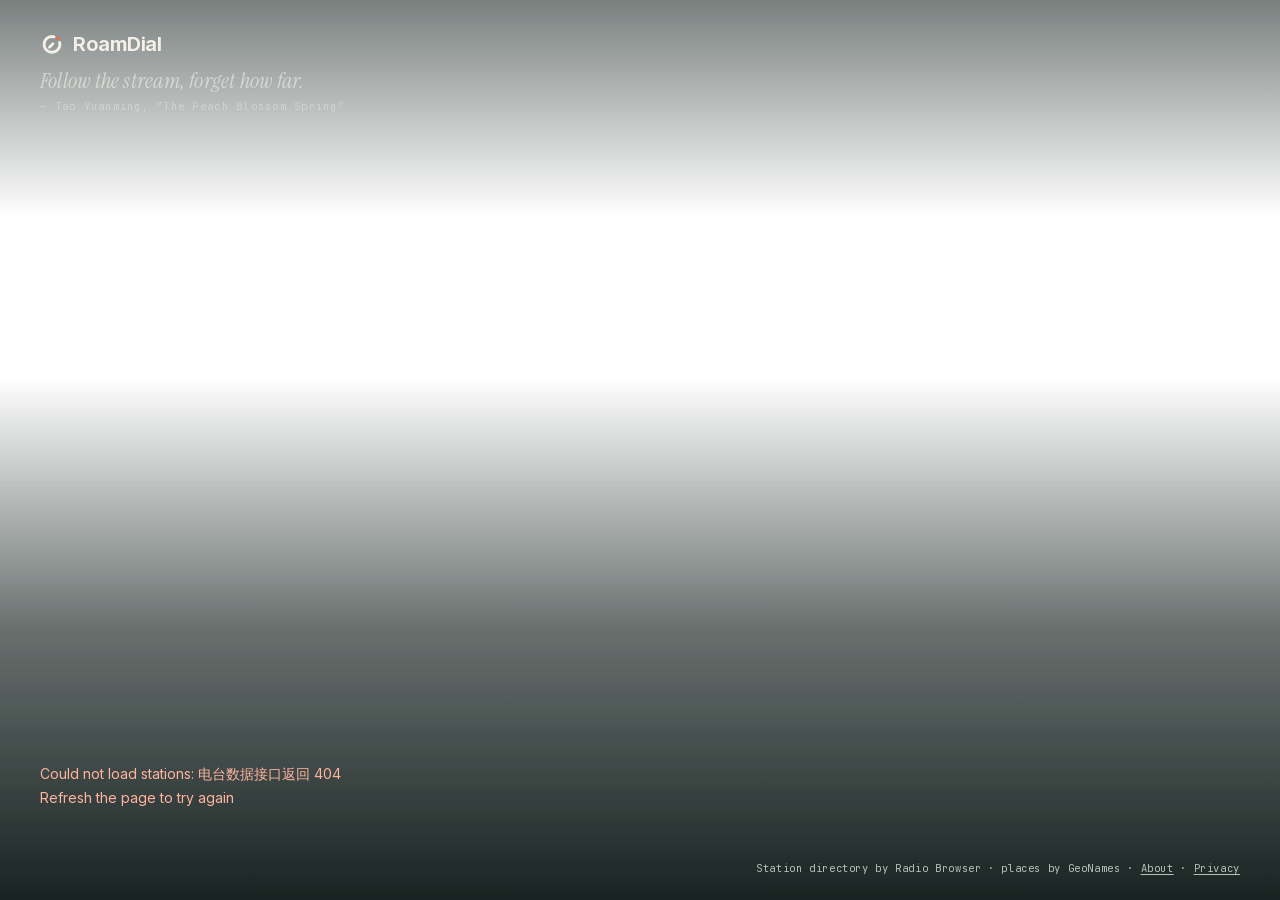
==== index.html @ e4897114 "RoamDial static replica (GitHub Pages + Service Worker)" ====
<!doctype html>
<html lang="en">
  <head><meta name="rd-cc" content="CN"><meta name="rd-built" content="2026-10-18T02%3A31%3A39.069Z">
    <meta charset="UTF-8" />
    <meta name="viewport" content="width=device-width, initial-scale=1.0, viewport-fit=cover" />
    <meta name="theme-color" content="#101F1D" />
    <title>RoamDial — Listen somewhere new.</title>
    <meta name="description" content="Random live radio from around the world, right in your browser. Roam a sky of stations by sound, filter by bitrate, and share any station with a link." />
    <meta property="og:title" content="RoamDial — Listen somewhere new." />
    <meta property="og:description" content="Random live radio from around the world, right in your browser. Press play. Leave the destination to chance." />
    <meta property="og:type" content="website" />
    <meta property="og:site_name" content="RoamDial" />
    <meta property="og:url" content="https://roamdial.com/" />
    <meta property="og:image" content="og.png?v=2" />
    <meta property="og:image:width" content="1200" />
    <meta property="og:image:height" content="630" />
    <meta property="og:image:alt" content="RoamDial — Listen somewhere new." />
    <meta name="twitter:card" content="summary_large_image" />
    <meta name="twitter:site" content="@RoamDial" />
    <meta name="twitter:image" content="og.png?v=2" />
    <link rel="icon" type="image/svg+xml" href="favicon.svg" />
    <link rel="apple-touch-icon" href="apple-touch-icon.png" />
    <link rel="manifest" href="manifest.webmanifest" />
    <meta name="apple-mobile-web-app-title" content="RoamDial" />
    <meta name="mobile-web-app-capable" content="yes" />
    <meta name="apple-mobile-web-app-capable" content="yes" />
    <meta name="apple-mobile-web-app-status-bar-style" content="black-translucent" />
    <link rel="stylesheet" href="fonts/fonts.css">
    <link rel="stylesheet" crossorigin href="assets/index-BAO5wuaO.css">
  </head>
  <body>
    <div class="gx pre" id="shell"><div class="intro night land">
        <div class="ibrand">
          <div class="logo"><svg class="mark" width="24" height="24" viewBox="0 0 64 64" aria-hidden="true"><path d="M52.28 27.56A21 21 0 1 1 37.44 12.72" fill="none" stroke="currentColor" stroke-width="7.5" stroke-linecap="round"/><path d="M25.5 40.5L34.5 31.5" fill="none" stroke="currentColor" stroke-width="7.5" stroke-linecap="round"/><circle cx="47.9" cy="17.1" r="4.8" fill="var(--signal)"/></svg>RoamDial</div>
          <div class="islog" data-zh="缘溪行，忘路之远近">Follow the stream, forget how far.</div>
          <div class="isrc" data-zh="— 陶渊明《桃花源记》">— Tao Yuanming, “The Peach Blossom Spring”</div>
        </div>
        <div class="inow">
          <div class="ik"><i></i><span>&nbsp;</span></div>
          <h1 class="inm" data-zh="随机一站，&#10;听见世界。">Listen
somewhere new.</h1>
          <p class="isub" data-zh="按下播放，目的地交给运气。">Press play. Leave the destination to chance.</p>
          <div class="iacts">
            <button class="btn primary big" disabled><svg viewBox="0 0 24 24" class="ic f" aria-hidden="true"><path d="M8 5.5v13l10.5-6.5z"/></svg><span data-zh="正在载入电台…">Loading stations…</span></button>
            <button class="lnk" disabled data-zh="先逛逛星图">Explore the sky</button>
          </div>
        </div>
        <div class="mono dim credit"><span data-zh="电台目录来自 Radio Browser · 地理数据来自 GeoNames">Station directory by Radio Browser · places by GeoNames</span> · <a href="about.html" data-zh="关于">About</a> · <a href="privacy.html" data-zh="隐私">Privacy</a></div>
      </div></div>
    <div id="root"></div>
    <script>
      (function () {
        var q = new URLSearchParams(location.search), l = q.get('lang'), seen = false, el = document.getElementById('shell');
        var src = 'assets/index-B3p6nJ-f.js', done = false;
        function go() {
          if (done) return; done = true;
          var s = document.createElement('script'); s.type = 'module'; s.crossOrigin = 'anonymous'; s.src = src; document.head.appendChild(s);
        }
        try { if (l !== 'zh' && l !== 'en') l = localStorage.getItem('roamdial.lang'); seen = localStorage.getItem('roamdial.seen') === '1'; } catch (e) { }
        if (l !== 'zh' && l !== 'en') l = /^zh/i.test(navigator.language || '') ? 'zh' : 'en';
        if (seen || q.get('s')) { el.remove(); go(); return; }
        if (matchMedia('(max-width: 560px)').matches) el.classList.add('ph');
        if (l === 'zh') { el.querySelectorAll('[data-zh]').forEach(function (n) { n.textContent = n.getAttribute('data-zh'); }); document.documentElement.lang = 'zh-CN'; }
        if (document.visibilityState === 'hidden') go(); else requestAnimationFrame(function () { requestAnimationFrame(go); });
        // 注册 Service Worker（静态托管下代理 /api/* 动态接口）
        if ('serviceWorker' in navigator) navigator.serviceWorker.register('sw.js').catch(function () {});
      })();
    </script>
  </body>
</html>
---- fonts/fonts.css ----
/* RoamDial 字体：Inter（英文、数字）+ JetBrains Mono（元数据）+ Instrument Serif（台名 / 时间衬线大字，2026-10-17 用户同意加入）；中文走系统字体（苹方 / Noto Sans SC），不打包。均为 OFL 授权 */
@font-face {
  font-family: 'Inter';
  font-style: normal;
  font-weight: 400 800;
  font-display: swap;
  src: url(Inter-latin-ext.woff2) format('woff2');
  unicode-range: U+0100-02BA, U+02BD-02C5, U+02C7-02CC, U+02CE-02D7, U+02DD-02FF, U+0304, U+0308, U+0329, U+1D00-1DBF, U+1E00-1E9F, U+1EF2-1EFF, U+2020, U+20A0-20AB, U+20AD-20C0, U+2113, U+2C60-2C7F, U+A720-A7FF;
}
@font-face {
  font-family: 'Inter';
  font-style: normal;
  font-weight: 400 800;
  font-display: swap;
  src: url(Inter-latin.woff2) format('woff2');
  unicode-range: U+0000-00FF, U+0131, U+0152-0153, U+02BB-02BC, U+02C6, U+02DA, U+02DC, U+0304, U+0308, U+0329, U+2000-206F, U+20AC, U+2122, U+2191, U+2193, U+2212, U+2215, U+FEFF, U+FFFD;
}
@font-face {
  font-family: 'JetBrains Mono';
  font-style: normal;
  font-weight: 400;
  font-display: swap;
  src: url(JetBrainsMono-normal-400-latin.woff2) format('woff2');
}
@font-face {
  font-family: 'JetBrains Mono';
  font-style: normal;
  font-weight: 500;
  font-display: swap;
  src: url(JetBrainsMono-normal-500-latin.woff2) format('woff2');
}
@font-face {
  font-family: 'Instrument Serif';
  font-style: normal;
  font-weight: 400;
  font-display: swap;
  src: url(InstrumentSerif-latin-ext.woff2) format('woff2');
  unicode-range: U+0100-02BA, U+02BD-02C5, U+02C7-02CC, U+02CE-02D7, U+02DD-02FF, U+0304, U+0308, U+0329, U+1D00-1DBF, U+1E00-1E9F, U+1EF2-1EFF, U+2020, U+20A0-20AB, U+20AD-20C4, U+2113, U+2C60-2C7F, U+A720-A7FF;
}
@font-face {
  font-family: 'Instrument Serif';
  font-style: normal;
  font-weight: 400;
  font-display: swap;
  src: url(InstrumentSerif-latin.woff2) format('woff2');
  unicode-range: U+0000-00FF, U+0131, U+0152-0153, U+02BB-02BC, U+02C6, U+02DA, U+02DC, U+0304, U+0308, U+0329, U+2000-206F, U+20AC, U+2122, U+2191, U+2193, U+2212, U+2215, U+FEFF, U+FFFD;
}
/* Instrument Serif 斜体：手机调频刻度上的台名、详情里的歌名（2026-10-17 手机改版） */
@font-face {
  font-family: 'Instrument Serif';
  font-style: italic;
  font-weight: 400;
  font-display: swap;
  src: url(InstrumentSerif-italic-latin-ext.woff2) format('woff2');
  unicode-range: U+0100-02BA, U+02BD-02C5, U+02C7-02CC, U+02CE-02D7, U+02DD-02FF, U+0304, U+0308, U+0329, U+1D00-1DBF, U+1E00-1E9F, U+1EF2-1EFF, U+2020, U+20A0-20AB, U+20AD-20C4, U+2113, U+2C60-2C7F, U+A720-A7FF;
}
@font-face {
  font-family: 'Instrument Serif';
  font-style: italic;
  font-weight: 400;
  font-display: swap;
  src: url(InstrumentSerif-italic-latin.woff2) format('woff2');
  unicode-range: U+0000-00FF, U+0131, U+0152-0153, U+02BB-02BC, U+02C6, U+02DA, U+02DC, U+0304, U+0308, U+0329, U+2000-206F, U+20AC, U+2122, U+2191, U+2193, U+2212, U+2215, U+FEFF, U+FFFD;
}
---- assets/index-BAO5wuaO.css ----
:root{--bg:#101f1d;--surface:#1c3430;--ink:#f5f1e8;--dim:#b3c1b7;--faint:#f5f1e829;--panel:#1c3430d1;--signal:#f36b45;--ink-dark:#172d2a;--paper:#f5f1e8;--muted:#596b64;--line:#ddd6c8;--acc:var(--signal);--mono:"JetBrains Mono",ui-monospace,"SF Mono",monospace;--sans:"Inter","PingFang SC","Noto Sans SC","Noto Sans CJK SC",system-ui,sans-serif;--serif:"Instrument Serif","Songti SC",serif;--gx:clamp(16px,3.5vw,40px);--gy:calc(clamp(16px,3.5vh,32px) + env(safe-area-inset-top));--t-press:.12s;--t-state:.24s;--ease:cubic-bezier(.2,.7,.2,1)}@media (prefers-reduced-motion:reduce){:root{--t-press:0s;--t-state:0s}}*{box-sizing:border-box}html,body,#root{background:var(--bg);height:100%;color:var(--ink);font-family:var(--sans);-webkit-font-smoothing:antialiased;overscroll-behavior:none;margin:0;overflow:hidden}body{-webkit-tap-highlight-color:transparent}.pwa,.pwa body,.pwa #root{height:100vh}canvas.gl{cursor:grab;touch-action:none;background:var(--bg);width:100%;height:100%;display:block;position:fixed;inset:0}canvas.gl.drag{cursor:grabbing}.mono{font-family:var(--mono);letter-spacing:.06em;font-size:11px;line-height:1.6}.dim{color:var(--dim)}.ui{pointer-events:none;z-index:3;position:fixed;inset:0}.ui .pe,.pe{pointer-events:auto}button{font:inherit;color:inherit}button:focus-visible,select:focus-visible,input:focus-visible{outline:2px solid var(--signal);outline-offset:2px}.logo{letter-spacing:-.025em;align-items:center;gap:9px;font-size:20px;font-weight:650;line-height:1;display:flex}.logo .mark{color:var(--ink);flex:none}.logo.home{color:inherit;cursor:pointer;background:0 0;border:0;padding:0;font-family:inherit}.tl{left:var(--gx);top:var(--gy);position:absolute}.tr{right:var(--gx);top:var(--gy);align-items:center;gap:10px;display:flex;position:absolute}.seg{border:1px solid var(--faint);background:#101f1d80;border-radius:999px;padding:3px;display:flex}.seg button{cursor:pointer;color:var(--dim);transition:background var(--t-press),color var(--t-press);background:0 0;border:0;border-radius:999px;padding:6px 13px;font-size:13px}.seg button.on{background:var(--ink);color:var(--ink-dark);font-weight:600}.tbtn{border:1px solid var(--faint);cursor:pointer;white-space:nowrap;height:36px;transition:border-color var(--t-press);background:#101f1d80;border-radius:999px;align-items:center;gap:6px;padding:0 13px;font-size:13px;display:flex}.tbtn:hover{border-color:#f5f1e873}.tbtn b{font:500 11px var(--mono);color:var(--dim)}.tbtn .ic{width:16px;height:16px}.tbtn.lang{font:500 11px var(--mono);letter-spacing:.06em;padding:0 11px}.lnk{cursor:pointer;color:var(--dim);background:0 0;border:0;padding:6px 0;font-size:12px}.lnk:hover{color:var(--ink)}.lnk:disabled{opacity:.3;cursor:default}.ic{fill:none;stroke:currentColor;stroke-width:1.9px;stroke-linecap:round;stroke-linejoin:round;flex:none;width:22px;height:22px}.ic.f{fill:currentColor;stroke:none}.btn{height:48px;color:var(--ink);cursor:pointer;white-space:nowrap;transition:transform var(--t-press),background var(--t-press),border-color var(--t-press);background:#101f1d59;border:1px solid #f5f1e838;border-radius:999px;justify-content:center;align-items:center;gap:8px;padding:0 20px;font-size:15px;font-weight:600;display:inline-flex}.btn:hover{border-color:#f5f1e880}.btn:active{transform:scale(.97)}.btn:disabled{opacity:.45;cursor:default}.btn.primary{background:var(--signal);border-color:var(--signal);color:var(--ink-dark)}.btn.primary:hover{filter:brightness(1.05)}.btn.big{height:56px;padding:0 28px;font-size:17px}.play{background:var(--signal);width:52px;height:52px;color:var(--ink-dark);cursor:pointer;transition:transform var(--t-press);border:0;border-radius:50%;flex:none;place-items:center;display:grid}.play:active{transform:scale(.95)}.ibtn{cursor:pointer;width:44px;height:44px;transition:border-color var(--t-press);background:0 0;border:1px solid #f5f1e833;border-radius:50%;flex:none;place-items:center;display:grid}.ibtn:hover{border-color:#f5f1e880}.ibtn.on{color:var(--signal);border-color:#f36b4580}.ibtn:disabled{opacity:.3;cursor:default}.ibtn:disabled:hover{border-color:#f5f1e833}.ibtn.s{border:0;width:36px;height:44px}.ibtn .ic{width:20px;height:20px}.search{width:clamp(220px,100vw - 860px,420px);transition:opacity .5s,width var(--t-state) var(--ease);flex:none;position:relative}.search:not(.ex){width:36px}.search .sbtn{width:36px;color:var(--dim);transition:border-color var(--t-press),color var(--t-press),opacity var(--t-state);justify-content:center;margin:auto 0;padding:0;position:absolute;top:0;bottom:0;left:0}.search .sbtn:hover{color:var(--ink)}.search .sbtn .ic{stroke-width:1.7px;width:17px;height:17px}.search.ex .sbtn{opacity:0;pointer-events:none}.search input{background:var(--panel);-webkit-backdrop-filter:blur(10px);backdrop-filter:blur(10px);border:1px solid var(--faint);width:100%;height:36px;color:var(--ink);font:14px var(--sans);transition:opacity var(--t-state);border-radius:999px;outline:none;padding:0 16px}.search input::placeholder{color:var(--dim)}.search input:focus{border-color:#f5f1e873}.search:not(.ex) input{opacity:0;pointer-events:none}.results{-webkit-backdrop-filter:blur(12px);backdrop-filter:blur(12px);border:1px solid var(--faint);background:#1c3430f2;border-radius:14px;margin-top:6px;position:absolute;top:100%;left:0;right:0;overflow:hidden}.results button{text-align:left;cursor:pointer;background:0 0;border:0;border-top:1px solid #f5f1e80f;align-items:baseline;gap:10px;width:100%;padding:10px 16px;display:flex}.results button:first-child{border-top:0}.results button:hover,.results button.hl{background:#f5f1e812}.results .nm,.favpanel .nm{white-space:nowrap;text-overflow:ellipsis;flex:none;max-width:60%;font-size:14px;overflow:hidden}.results .sub,.favpanel .sub{font:11px var(--mono);color:var(--dim);white-space:nowrap;text-overflow:ellipsis;overflow:hidden}.gd{border-radius:50%;flex:none;align-self:center;width:8px;height:8px}.cross{z-index:2;pointer-events:none;width:0;height:0;position:fixed;top:50%;left:50%}.cross svg{position:absolute;top:-40px;left:-40px;overflow:visible}.ticks line{stroke:var(--ink);stroke-width:.8px;opacity:.32;stroke-linecap:round}.ticks line.lt{stroke-width:1.2px;opacity:.55}.cross .ring{fill:none;stroke:var(--ink);stroke-width:1.3px;opacity:.4;stroke-linecap:round}.cross .arc{fill:none;stroke:var(--ink);stroke-width:1.6px;stroke-linecap:round;transition:stroke-dashoffset .2s}.sig{fill:none;stroke:var(--ink);stroke-width:1.2px;opacity:.6;transition:fill var(--t-state),stroke var(--t-state),opacity var(--t-state)}.sig.on{fill:var(--signal);stroke:var(--signal);opacity:1}.lockbox{white-space:nowrap;text-shadow:0 0 6px var(--bg),0 0 12px var(--bg);position:absolute;top:-22px;left:46px}.lockbox .t1{font:500 11px var(--mono);letter-spacing:.08em;color:var(--dim);text-transform:uppercase}.lockbox .t2{letter-spacing:-.01em;text-overflow:ellipsis;max-width:min(46vw,420px);font-size:16px;font-weight:600;overflow:hidden}.lockbox .t1 b{color:var(--signal);font-weight:500}.scrim{z-index:1;pointer-events:none;background:radial-gradient(110% 100% at 0 100%,#0c1816f5 0%,#0c1816d6 34%,#0c181600 70%);position:fixed;inset:0}.glow{z-index:1;pointer-events:none;opacity:0;will-change:opacity;background:radial-gradient(closest-side,color-mix(in srgb,color-mix(in srgb,var(--glow-c,#ede3cc) 55%,#ede3cc) 30%,transparent),color-mix(in srgb,color-mix(in srgb,var(--glow-c,#ede3cc) 55%,#ede3cc) 9%,transparent) 50%,transparent);width:min(84vw,1120px);height:min(84vw,1120px);position:fixed;top:calc(90vh - min(42vw,560px));left:calc(18vw - min(42vw,560px))}.pre .glow,.pre .scrim,.pre .ltime{visibility:hidden}.ltime{z-index:1;right:var(--gx);top:calc(var(--gy) + 62px);text-align:right;pointer-events:none;max-width:44vw;position:fixed}.ltime .hm{font:400 clamp(56px,7vw,112px)/.9 var(--sans);letter-spacing:-.06em;font-variant-numeric:tabular-nums;color:#0000;-webkit-text-stroke:1px #f5f1e838}.ltime .mono{letter-spacing:.16em;color:#b3c1b799;text-transform:uppercase;white-space:nowrap;text-overflow:ellipsis;margin-top:10px;font-size:10.5px;overflow:hidden}.now{left:var(--gx);text-shadow:0 1px 14px #09131199;width:min(520px,100vw - 32px);position:absolute;bottom:clamp(76px,10vh,100px)}.now .k{color:var(--dim);letter-spacing:.14em;text-transform:uppercase;align-items:center;gap:10px;margin-bottom:12px;font-weight:500;display:flex}.dot{background:var(--dim);flex:none;width:22px;height:1px}.live .dot{background:var(--signal)}.live .k{color:var(--signal)}.now h1{letter-spacing:-.045em;overflow-wrap:anywhere;max-width:480px;margin:0;font-size:clamp(32px,3.1vw,44px);font-weight:600;line-height:1.04}.now.empty h1{font-size:clamp(28px,2.6vw,36px)}.now .place{color:var(--dim);margin:10px 0 0;font-size:14px}.flag{aspect-ratio:4/3;vertical-align:-.12em;border-radius:2px;width:1.2em;height:auto;margin-right:.45em;display:inline-block;box-shadow:0 0 0 1px #f5f1e824}.now .meta{letter-spacing:.1em;color:#b3c1b7bf;text-transform:uppercase;white-space:nowrap;text-overflow:ellipsis;margin:6px 0 0;font-size:10.5px;overflow:hidden}.now .about{color:#b3c1b7bf;white-space:nowrap;text-overflow:ellipsis;margin:4px 0 0;font-size:12px;overflow:hidden}.now .onair,.now .idsong{border-left:1px solid #f5f1e82e;margin:16px 0 0;padding-left:12px}.grow{height:0;transition:height .38s var(--ease)}.grow.moving{overflow:hidden}.grow-in{display:flow-root}.now .grow .onair,.now .grow .idsong,.now .grow .lyrics{animation:rise .42s var(--ease) 90ms both}@keyframes rise{0%{opacity:0;transform:translateY(6px)}}@media (prefers-reduced-motion:reduce){.grow{transition:none}.now .grow .onair,.now .grow .idsong,.now .grow .lyrics{animation:none}}.now .onair{color:var(--ink);text-overflow:ellipsis;white-space:nowrap;font-size:14px;overflow:hidden}.now .onair .mono{color:var(--dim);vertical-align:1.5px;margin-right:10px;font-size:11px}.now .onair .lnk{color:var(--ink);text-decoration:underline;-webkit-text-decoration-color:var(--faint);text-decoration-color:var(--faint);text-underline-offset:3px;padding:0;font-size:14px}.now .onair .lnk:hover{-webkit-text-decoration-color:var(--ink);text-decoration-color:var(--ink)}.now .idsong{grid-template-columns:auto minmax(0,1fr);align-items:start;column-gap:10px;display:grid}.now .idsong>.mono{color:var(--dim);font-size:11px;line-height:20px}.now .idsong:has(.tt)>.mono{line-height:22px}.now .idsong p{text-overflow:ellipsis;white-space:nowrap;margin:0;overflow:hidden}.now .idsong .tt{color:var(--ink);font-size:16px;font-weight:600;line-height:22px}.now .idsong .tx{color:var(--ink);font-size:14px;line-height:20px}.now .idsong .ttl{align-items:center;gap:4px;min-width:0;display:flex}.now .idsong .ttl>p{min-width:0}.heart{width:28px;height:28px;color:var(--dim);cursor:pointer;transition:color var(--t-press),transform var(--t-press) var(--ease);background:0 0;border:0;border-radius:50%;flex:none;place-items:center;margin:-4px 0;display:grid}.heart:hover{color:var(--ink)}.heart.on{color:var(--signal)}.heart:active{transform:scale(.86)}.heart .ic{stroke-width:1.8px;width:16px;height:16px}.now .idsong .ar{color:var(--dim);margin-top:2px;font-size:13px}.now .idsong .go{white-space:normal;flex-wrap:wrap;align-items:baseline;gap:2px 0;margin-top:6px;font-size:12px;display:flex}.now .idsong .go a{color:var(--dim);text-decoration:none}.now .idsong .go a:hover{color:var(--ink)}.now .idsong .go>*+:before{content:"·";color:#f5f1e840;margin:0 8px}.now .idsong .go .lnk{padding:0;font-size:12px}.now.empty .place{color:var(--dim);font-size:14px;line-height:1.55}.lyrics{color:var(--dim);margin-top:10px;font-size:13px}.now .idsong .lyrics p{white-space:nowrap;text-overflow:ellipsis;overflow:hidden}.lyrics .l0,.lyrics .l2{color:#b3c1b78c;font-size:13px}.now .idsong .lyrics .l1{color:var(--ink);white-space:normal;-webkit-line-clamp:2;-webkit-box-orient:vertical;margin:3px 0;font-size:16px;font-weight:600;display:-webkit-box}.lyrics .nudge{gap:14px;margin-top:6px;display:flex}.lyrics .nudge .lnk{padding:0;font-size:11px}.lyrics .retry{color:var(--ink);text-decoration:underline;-webkit-text-decoration-color:var(--faint);text-decoration-color:var(--faint);text-underline-offset:3px;margin-left:10px;padding:0}.lyrics .lyhint{color:#b3c1b7bf;margin:0 0 4px;font-size:10.5px}.lyrics .plain{white-space:pre-line;scrollbar-width:thin;scrollbar-color:#f5f1e833 transparent;max-height:120px;line-height:1.6;overflow-y:auto}.ctrl{flex-wrap:wrap;align-items:center;gap:10px;margin-top:16px;display:flex}.now .ctrl{gap:16px;margin-top:20px}.ctrl .tp,.ctrl .acts{display:contents}.ctrl .play{order:-1}.now .play{width:60px;height:60px;color:var(--signal);background:#f36b451f;border:1.5px solid #f36b45e6;box-shadow:0 0 30px -6px #f36b458c}.now .play:hover{background:#f36b4533}.now .btn{background:0 0;border:0;height:44px;padding:0 4px;font-size:15px}.now .btn:hover{color:#fff}.now .btn .ic{stroke-width:1.7px;width:19px;height:19px}.now .btn.primary{color:var(--signal);background:#f36b451f;border:1.5px solid #f36b45e6;padding:0 22px;box-shadow:0 0 30px -6px #f36b458c}.now .btn.primary:hover{filter:none;background:#f36b4533}.now .ibtn{width:36px;color:var(--dim);border:0}.now .ibtn:hover{color:var(--ink)}.now .ibtn.on{color:var(--signal)}.now .ibtn .ic{stroke-width:1.7px;width:19px;height:19px}.vol{color:var(--dim);align-items:center;gap:4px;display:flex}.btnrow .vol{margin-left:8px}.vol input{appearance:none;cursor:pointer;background:0 0;width:72px;height:18px}.vol input::-webkit-slider-runnable-track{background:linear-gradient(90deg,var(--ink) var(--p),var(--faint) var(--p));height:2px}.vol input::-moz-range-track{background:var(--faint);height:2px}.vol input::-moz-range-progress{background:var(--ink);height:2px}.vol input::-webkit-slider-thumb{-webkit-appearance:none;background:var(--ink);border-radius:50%;width:12px;height:12px;margin-top:-5px}.vol input::-moz-range-thumb{background:var(--ink);border:0;border-radius:50%;width:12px;height:12px}.btnrow{flex-wrap:wrap;align-items:center;gap:16px;margin-top:10px;display:flex}.now .btnrow .lnk{color:#b3c1b7cc}.now .btnrow .lnk:hover{color:var(--ink)}.diveNav{align-items:center;gap:14px;display:flex}.favpanel{right:var(--gx);top:calc(var(--gy) + 48px);z-index:2;width:min(440px,100vw - 32px);max-height:calc(100vh - var(--gy) - 48px - 96px);-webkit-backdrop-filter:blur(12px);backdrop-filter:blur(12px);border:1px solid var(--faint);background:#1c3430f5;border-radius:14px;position:absolute;overflow:auto}.favpanel .hd{border-bottom:1px solid #f5f1e814;justify-content:space-between;align-items:center;padding:8px 14px;display:flex}.favpanel .it{text-align:left;cursor:pointer;background:0 0;border:0;align-items:baseline;gap:10px;width:100%;padding:10px 14px;display:flex}.favpanel .it:hover{background:#f5f1e812}.favpanel .hd .seg button{padding:4px 11px;font-size:12px}.favpanel .empty{color:var(--dim);padding:16px 14px;font-size:13px;line-height:1.6}.favpanel .frow{border-top:1px solid #f5f1e80f;align-items:center;gap:2px;padding-left:6px;display:flex}.favpanel .hd+.frow{border-top:0}.favpanel .frow .heart{flex:none;margin:0}.favpanel .frow .it{min-width:0;padding-left:4px}.favpanel .it .sub{margin-left:auto;padding-left:12px}.favpanel .it .nm{flex:0 auto;min-width:0;max-width:none}.favpanel .it .sub{flex:none}.favpanel .ft{border-top:1px solid #f5f1e814;align-items:center;gap:14px;padding:10px 14px;font-size:12px;display:flex}.favpanel .ft .sp{flex:1}.favpanel .ft .lnk:disabled{opacity:.4;cursor:default}.favpanel .song{border-top:1px solid #f5f1e80f;gap:4px;padding:8px 14px 10px 6px;display:flex}.favpanel .hd+.song{border-top:0}.favpanel .song .bd{flex:1;min-width:0}.favpanel .song .heart,.favpanel .song p{margin:0}.favpanel .song .nm2{white-space:nowrap;text-overflow:ellipsis;font-size:14px;line-height:28px;overflow:hidden}.favpanel .song .sub{margin-top:0}.favpanel .song .st{font:inherit;color:var(--dim);text-decoration:underline;-webkit-text-decoration-color:var(--faint);text-decoration-color:var(--faint);text-underline-offset:2px;padding:0}.favpanel .song .st:hover{color:var(--ink)}.favpanel .song .go{flex-wrap:wrap;gap:2px 12px;margin-top:5px;font-size:12px;display:flex}.favpanel .song .go a{color:var(--dim);text-decoration:none}.favpanel .song .go a:hover{color:var(--ink)}.show-s{display:none!important}.tbtn.gear{width:36px;color:var(--dim);justify-content:center;padding:0}.tbtn.gear:hover,.tbtn.gear.on{color:var(--ink)}.tbtn.gear .ic{stroke-width:1.7px;width:17px;height:17px}.setpanel{right:var(--gx);top:calc(var(--gy) + 48px);z-index:2;-webkit-backdrop-filter:blur(12px);backdrop-filter:blur(12px);border:1px solid var(--faint);background:#1c3430f5;border-radius:14px;width:min(320px,100vw - 32px);padding:6px 0;position:absolute;box-shadow:0 12px 40px -12px #00000080}.setpanel .row{text-align:left;width:100%;color:var(--ink);background:0 0;border:0;justify-content:space-between;align-items:center;gap:14px;padding:11px 16px;font-size:14px;display:flex}.setpanel .row+.row{border-top:1px solid #f5f1e80f}.setpanel .sw{cursor:pointer}.setpanel .sw:hover{background:#f5f1e80d}.setpanel .tx{flex-direction:column;gap:3px;min-width:0;display:flex}.setpanel .tx .sub{color:var(--dim);font-size:12px;line-height:1.4}.setpanel .seg button{padding:5px 11px;font-size:12px}.setpanel .go .ic{width:16px;height:16px;color:var(--dim);flex:none;transform:rotate(-90deg)}.setpanel .lphd{color:var(--ink);align-items:flex-start;gap:8px;padding:8px 16px 10px 8px;font-size:14px;display:flex}.setpanel .lpback{cursor:pointer;width:28px;height:28px;color:var(--dim);background:0 0;border:0;border-radius:8px;flex:none;place-items:center;margin-top:-4px;display:grid}.setpanel .lpback:hover{color:var(--ink);background:#f5f1e80f}.setpanel .lpback .ic{width:18px;height:18px;transform:rotate(90deg)}.setpanel .lpnote{color:var(--dim);padding:8px 16px;font-size:12px}.setpanel .aboutq{font:400 20px/1.25 var(--serif);color:var(--ink);margin:2px 16px 12px}html[lang=en] .setpanel .aboutq span{font-style:italic}.setpanel .aboutq cite{font:10.5px/1 var(--mono);letter-spacing:.1em;color:var(--dim);margin-top:7px;font-style:normal;display:block}.setpanel .aboutlede{color:var(--dim);margin:0;padding:0 16px 12px;font-size:13px;line-height:1.6}.setpanel a.row{text-decoration:none}.setpanel .row.mobonly{display:none}.setpanel .row.pcol{flex-direction:column;align-items:stretch;gap:9px}.setpanel .pcol .tx{flex-direction:row;align-items:baseline;gap:8px}.setpanel .pcol .seg{grid-template-columns:repeat(4,1fr);display:grid}.setpanel .pcol .seg.c5{grid-template-columns:repeat(5,1fr)}.setpanel .pcol .seg button{padding:6px 0}.setpanel.pe .pgrp{letter-spacing:.06em;margin:0;padding:12px 16px 4px;font-size:11px}.setpanel.pe .pgrp+.row{border-top:0}.setpanel.pe .row+.pgrp{border-top:1px solid #f5f1e80f;margin-top:4px}.now .place .lt,.now .golnk,.now .enterbtn{display:none}.dback{width:34px;height:34px;color:var(--ink);cursor:pointer;vertical-align:middle;background:0 0;border:0;border-radius:8px;place-items:center;margin:0 6px 0 -8px;display:none}.dback .ic{width:20px;height:20px;transform:rotate(90deg)}.setpanel .fsec{padding:4px 16px 12px}.setpanel .fsec+.fsec{border-top:1px solid #f5f1e80f;padding-top:12px}.setpanel .fsec+.row{border-top:1px solid #f5f1e80f}.setpanel .fh{color:var(--dim);margin-bottom:8px;font-size:12px}.setpanel .chips{flex-wrap:wrap;overflow:visible}.setpanel .fsec .seg{width:100%;display:flex}.setpanel .fsec .seg button{flex:1}.setpanel .fsec .dd{width:100%}.setpanel .fsec .ddbtn{width:100%;max-width:none}.knob{width:34px;height:20px;transition:background var(--t-press);background:#f5f1e829;border-radius:999px;flex:none;position:relative}.knob:after{content:"";background:var(--dim);width:14px;height:14px;transition:transform var(--t-press),background var(--t-press);border-radius:50%;position:absolute;top:3px;left:3px}.knob.on{background:#f36b4559}.knob.on:after{background:var(--signal);transform:translate(14px)}.dive .search,.dive .bottom,.dive .hint,.dive .cross,.dive .tr>.seg,.dive .btnrow .vol{opacity:0;pointer-events:none}.bottom,.hint,.seg,.cross,.tr,.btnrow,.tl .stats{transition:opacity .5s}.idle .tr,.idle .bottom,.idle .hint,.idle .btnrow,.idle .enterbtn,.idle .tl .stats,.idle svg.ann{opacity:0;pointer-events:none;transition-duration:1.2s}svg.ann{transition:opacity .5s}.dive .cross{transition-duration:var(--t-state)}.bottom{left:var(--gx);right:var(--gx);flex-direction:column;display:flex;position:absolute;bottom:clamp(14px,2.6vh,24px)}.chips{scrollbar-width:none;flex:1;gap:6px;padding:2px 0;display:flex;overflow-x:auto}.chips::-webkit-scrollbar{display:none}.bottom .chips.fr{-webkit-mask-image:linear-gradient(90deg,#000 calc(100% - 48px),#0000);mask-image:linear-gradient(90deg,#000 calc(100% - 48px),#0000)}.bottom .chips.fl{-webkit-mask-image:linear-gradient(90deg,#0000,#000 48px);mask-image:linear-gradient(90deg,#0000,#000 48px)}.bottom .chips.fl.fr{-webkit-mask-image:linear-gradient(90deg,#0000,#000 48px calc(100% - 48px),#0000);mask-image:linear-gradient(90deg,#0000,#000 48px calc(100% - 48px),#0000)}.fbar{align-items:center;gap:6px;min-width:0;display:flex}.bottom.fopen .fbar{align-items:flex-start}.bottom.fopen .chips{flex-wrap:wrap;overflow:visible;-webkit-mask-image:none;mask-image:none}.fbody{transition:grid-template-rows var(--t-state) var(--ease);grid-template-rows:0fr;display:grid}.fbody>div{min-height:0;overflow:hidden}.bottom.fopen .fbody{grid-template-rows:1fr}@keyframes fshow{to{overflow:visible}}.bottom.fopen .fbody>div{animation:fshow 0s var(--t-state) forwards}.fin{flex-wrap:wrap;align-items:flex-start;gap:12px 28px;padding:2px 0 14px;display:flex}.fin .fh{font:11px var(--mono);letter-spacing:.1em;color:var(--dim);text-transform:uppercase;margin-bottom:8px}.fin .seg{background:var(--panel);-webkit-backdrop-filter:blur(8px);backdrop-filter:blur(8px);display:inline-flex}.flang{flex:1;min-width:0}.fwrap{flex-wrap:wrap;gap:6px;display:flex}.fwrap .chip{height:30px;padding:0 11px;font-size:12.5px}.fwrap .chip.on{background:var(--ink);color:var(--ink-dark);border-color:var(--ink)}.fwrap .chip.on em{color:var(--muted)}.fwrap .ddbtn{-webkit-backdrop-filter:none;backdrop-filter:none;width:auto;height:30px;color:var(--dim);background:0 0;border-style:dashed;padding:0 8px 0 11px;font-size:12.5px}.ftog{border-color:#f5f1e838;gap:6px;padding:0 10px 0 12px;font-weight:500}.ftog .ic{width:15px;height:15px}.ftog .ic:last-child{color:var(--dim);transition:transform var(--t-press)}.ftog[aria-expanded=true]{border-color:#f5f1e873}.ftog[aria-expanded=true] .ic:last-child{transform:rotate(180deg)}.fbadge{background:var(--signal);min-width:17px;height:17px;color:var(--ink-dark);font:600 10.5px/17px var(--mono);text-align:center;border-radius:9px;padding:0 4px}.chip.fpill{color:#ffd9cc;background:#f36b4524;border-color:#f36b4573;gap:2px;height:28px;padding:0 6px 0 11px;font-size:12px}.chip.fpill .ic{opacity:.75;width:15px;height:15px}.now,.hint{translate:0 calc(-1 * var(--fbx,0px))}@media (height<=520px){.now{transition:opacity var(--t-state)}.gx:has(.bottom.fopen) :is(.now,.lockbox,.ltime){opacity:0;pointer-events:none}}.chip{background:var(--panel);-webkit-backdrop-filter:blur(8px);backdrop-filter:blur(8px);cursor:pointer;height:34px;font:13px var(--sans);color:var(--ink);transition:opacity var(--t-press),border-color var(--t-press);border:1px solid #f5f1e81a;border-radius:999px;flex:none;align-items:center;gap:7px;padding:0 13px;display:flex}.chip:hover{border-color:#f5f1e866}.chip i{border-radius:50%;width:8px;height:8px}.chip em{font:11px var(--mono);color:var(--dim);font-style:normal}.chip.off{opacity:.4}.dd{flex:none;position:relative}.ddbtn{background:var(--panel);-webkit-backdrop-filter:blur(8px);backdrop-filter:blur(8px);color:var(--ink);height:34px;font:13px var(--sans);cursor:pointer;width:100%;max-width:220px;transition:border-color var(--t-press);border:1px solid #f5f1e824;border-radius:999px;align-items:center;gap:6px;padding:0 10px 0 14px;display:flex}.ddbtn:hover,.dd.open .ddbtn{border-color:#f5f1e866}.ddbtn span{text-align:left;white-space:nowrap;text-overflow:ellipsis;flex:1;min-width:0;overflow:hidden}.ddbtn .ic{width:15px;height:15px;color:var(--dim);transition:transform var(--t-press)}.dd.open .ddbtn .ic{transform:rotate(180deg)}.ddpop{-webkit-backdrop-filter:blur(12px);backdrop-filter:blur(12px);border:1px solid var(--faint);z-index:2;background:#1c3430f5;border-radius:14px;min-width:max(100%,220px);max-width:calc(100vw - 32px);padding:6px;position:absolute;bottom:calc(100% + 8px);box-shadow:0 12px 40px -12px #00000080}.gx:not(.ph) .results,.gx:not(.ph) .favpanel,.gx:not(.ph) .setpanel,.gx:not(.ph) .ddpop{-webkit-backdrop-filter:blur(14px)saturate(190%);backdrop-filter:blur(14px)saturate(190%);background:linear-gradient(160deg,#ffffff14,#fff0 40%),#12221f33;border-color:#f5f1e833;box-shadow:inset 0 1px #ffffff38,inset 0 0 0 .5px #ffffff0f,0 18px 50px -14px #00000080}.setpanel .row+.row,.setpanel.pe .row+.pgrp{border-top-color:#f5f1e814}.gx:not(.ph) .setpanel .seg,.gx:not(.ph) .favpanel .seg{background:#0000002e}.gx:not(.ph) .setpanel .knob{background:#f5f1e833}.gx:not(.ph) .setpanel .knob.on{background:#f36b4573}.ddpop.l{left:0}.ddpop.r{right:0}.ddfind{border:1px solid var(--faint);width:100%;color:var(--ink);font:13px var(--sans);background:#101f1d99;border-radius:10px;outline:none;margin:0 0 6px;padding:8px 12px;display:block}.ddfind:focus{border-color:#f5f1e866}.ddfind:focus-visible{outline:none}.ddfind::placeholder{color:var(--dim)}.ddlist{scrollbar-width:thin;scrollbar-color:#f5f1e833 transparent;outline:none;max-height:min(46vh,360px);overflow-y:auto}.ddlist button{text-align:left;width:100%;color:var(--ink);cursor:pointer;background:0 0;border:0;border-radius:9px;align-items:center;gap:12px;padding:8px 10px 8px 26px;font-size:13px;display:flex;position:relative}.ddlist button.hl{background:#f5f1e812}.ddlist button.on:before{content:"";background:var(--signal);border-radius:50%;width:6px;height:6px;margin-top:-3px;position:absolute;top:50%;left:11px}.ddlist .lb{white-space:nowrap;text-overflow:ellipsis;flex:1;min-width:0;overflow:hidden}.ddlist em{font:11px var(--mono);color:var(--dim);font-style:normal}.ddnone{color:var(--dim);padding:10px;font-size:13px}.hint{right:var(--gx);text-align:right;position:absolute;bottom:clamp(76px,10vh,100px)}svg.ann{pointer-events:none;z-index:1;width:100%;height:100%;position:fixed;inset:0}svg.ann text{font-family:var(--mono);letter-spacing:.04em;fill:var(--ink);paint-order:stroke;stroke:#101f1dd9;stroke-width:3px;stroke-linejoin:round;font-size:10.5px}svg.ann .s{fill:var(--dim)}svg.ann .big{font-family:var(--sans);letter-spacing:-.01em;font-size:17px;font-weight:600}svg.ann line{stroke:#f5f1e859;stroke-width:1px}.intro{z-index:5;transition:opacity var(--t-state) var(--ease);position:fixed;inset:0}.intro.gone{opacity:0;pointer-events:none}.pre .ui,.pre .cross{opacity:0}.pre.aim .cross{opacity:1}.ui,.cross{transition:opacity .6s .2s}.intro .credit{font-size:10.5px}.intro .err{color:#ffb4a0;max-width:520px;font-size:14px;line-height:1.7}.intro.night{cursor:pointer;background:linear-gradient(#0c181600 42%,#0c18169e 70%,#0c1816f2 100%),linear-gradient(#0c18168c,#0c181600 24%)}.intro.night .ibrand{left:var(--gx);top:var(--gy);position:absolute}.ibrand .islog{font:400 21px/1.15 var(--serif);letter-spacing:.01em;color:#f5f1e89e;margin-top:12px}html[lang=en] .ibrand .islog{font-size:22px;font-style:italic}.ibrand .isrc{font:10.5px/1 var(--mono);letter-spacing:.12em;color:#f5f1e866;margin-top:8px}.intro.night .inow{left:var(--gx);width:min(560px,calc(100vw - 2 * var(--gx)));position:absolute;bottom:clamp(76px,10vh,100px)}.inow .ik{font:500 11.5px var(--mono);letter-spacing:.14em;text-transform:uppercase;color:var(--dim);align-items:center;gap:10px;display:flex}.inow .ik i{background:var(--signal);border-radius:50%;width:6px;height:6px;box-shadow:0 0 0 4px #f36b452e}.inow .inm{font:400 clamp(44px,4.6vw,66px)/1 var(--serif);letter-spacing:-.015em;overflow-wrap:anywhere;margin:14px 0 10px}.inow .ipl{color:#f5f1e8d9;font-size:15px}.inow .ipl .t{color:var(--dim)}.inow .imeta{font:10.5px var(--mono);letter-spacing:.1em;text-transform:uppercase;color:#b3c1b7bf;margin-top:6px}.inow .iacts{align-items:center;gap:22px;margin-top:26px;display:flex}.inow .lnk{color:var(--dim);text-underline-offset:3px;font-size:13px;text-decoration:underline}.inow .lnk:hover{color:var(--ink)}.intro.night .credit{right:var(--gx);position:absolute;bottom:clamp(14px,2.6vh,24px)}.intro.night.land{cursor:default}.inow h1.inm,.inow h2.inm{white-space:pre-line;font-weight:400}.inow .isub{color:#f5f1e8c7;margin:4px 0 0;font-size:clamp(15px,1.3vw,18px);line-height:1.5}.ph .intro.night .inow{width:auto;left:28px;right:28px;bottom:calc(52px + env(safe-area-inset-bottom))}.ph .inow .inm{font-size:44px}.ph .inow .iacts{flex-direction:column;align-items:stretch;gap:14px;margin-top:24px}.ph .inow .iacts .btn{justify-content:center;height:56px}.ph .intro.night .credit{left:20px;right:20px;bottom:calc(14px + env(safe-area-inset-bottom));text-align:center;text-wrap:balance;font-size:9.5px}@media (height<=520px){.intro.night .islog,.intro.night .isrc,.intro.night .credit{display:none}.inow .inm{margin:8px 0 6px;font-size:34px}.intro.night .inow{bottom:20px}.inow .iacts{margin-top:14px}}.toast{left:50%;top:calc(var(--gy) + 52px);z-index:6;border:1px solid var(--faint);white-space:nowrap;text-overflow:ellipsis;pointer-events:none;background:#1c3430f5;border-radius:999px;max-width:calc(100vw - 32px);padding:10px 18px;font-size:14px;position:fixed;overflow:hidden;transform:translate(-50%)}.consent{z-index:7;background:var(--surface);border:1px solid var(--faint);width:min(560px,100vw - 32px);color:var(--ink);border-radius:16px;align-items:center;gap:16px;padding:14px 16px;font-size:14px;line-height:1.45;display:flex;position:fixed;bottom:16px;left:50%;transform:translate(-50%);box-shadow:0 8px 32px #00000059}.consent p{flex:1;margin:0}.consent a,.credit a{color:inherit;text-underline-offset:2px;text-decoration:underline}.consent .cbtns{flex:none;gap:8px;display:flex}.consent .btn{height:38px;padding:0 16px;font-size:14px}@media (width<=560px){.consent{flex-direction:column;align-items:stretch}.consent .cbtns .btn{flex:1}}@media (width<=900px){.hint,.setpanel .row.hintrow,.tl .stats{display:none}.logo{font-size:18px}.tr{gap:6px}.hide-s{display:none!important}.show-s{display:flex!important}.seg button{padding:5px 10px;font-size:12px}.tbtn{height:34px;padding:0 10px}.tbtn span{display:none}.search:not(.ex),.search .sbtn{width:34px}.search input{height:34px}.search.ex{width:calc(100vw - 2 * var(--gx));z-index:3;position:absolute;top:0;right:0}.now{width:auto;left:16px;right:16px;bottom:calc(78px + env(safe-area-inset-bottom))}.now h1{font-size:28px}.now .place{margin-top:6px;font-size:13px}.now .meta,.now .about{display:none}.now .onair,.now .idsong{margin-top:12px}.now .idsong .go{gap:4px 14px}.now .idsong .go>*+:before{content:none}.ctrl{flex-wrap:nowrap;gap:8px;margin-top:12px}.now .ctrl{gap:12px;margin-top:14px}.now .play{width:54px;height:54px}.ctrl .btn{flex:1;padding:0 12px}.now .btn:not(.primary){flex:none}.scrim{background:linear-gradient(#0c181600 38%,#0c1816e0 70%,#0c1816f7 100%)}.glow{width:120vw;height:120vw;top:calc(100vh - 60vw - 120px);left:-40vw}.ltime{top:calc(var(--gy) + 100px);max-width:60vw}.ltime .hm{font-size:clamp(40px,12vw,56px)}.ltime .mono{letter-spacing:.12em;margin-top:6px;font-size:9.5px}.vol input{display:none}.bottom{bottom:calc(12px + env(safe-area-inset-bottom))}.ddbtn{max-width:none}.lockbox{left:42px}.lockbox .t2,.lockbox .t1{text-overflow:ellipsis;max-width:calc(50vw - 58px);overflow:hidden}.favpanel,.setpanel{top:calc(var(--gy) + 44px)}.favpanel{max-height:60vh}.tbtn.gear{width:34px}svg.ann .big{font-size:14px}svg.ann text{font-size:9.5px}}@media (width<=560px){.bottom{display:none}.setpanel .row.mobonly{display:flex}.now{bottom:calc(48px + env(safe-area-inset-bottom))}.now .btnrow{display:none}.now .ttlrow{cursor:pointer;align-items:center;gap:2px;display:flex}.dive .now .ttlrow{cursor:auto}.now .ttlrow h1{min-width:0}.now .enterbtn{color:#f5f1e861;cursor:pointer;background:0 0;border:0;flex:none;justify-content:center;align-items:center;width:36px;height:36px;margin-right:-8px;padding:0;display:inline-flex}.now .enterbtn svg{fill:none;stroke:currentColor;stroke-width:1.8px;stroke-linecap:round;stroke-linejoin:round;width:22px;height:22px}.now .ttlrow:active .enterbtn{color:var(--ink)}.now .ctrl{flex-direction:column;align-items:stretch;gap:10px;margin-top:18px}.now .ctrl .tp{justify-content:center;align-items:center;gap:36px;display:flex}.now .ctrl .play{order:0;width:76px;height:76px}.now .ctrl .play .ic{width:30px;height:30px}.now .ctrl .tp .ibtn,.now .ctrl .tp .btn:not(.primary){background:0 0;border:0;flex:none;width:56px;height:56px;padding:0}.now .ctrl .tp .ibtn .ic,.now .ctrl .tp .btn .ic{stroke-width:1.6px;width:30px;height:30px}.now .ctrl .tp .btn.primary{flex:none}.now .ctrl .btn:not(.primary) span,.now .vol{display:none}.now .ctrl .acts{justify-content:space-around;display:flex}.now .ctrl .acts .ibtn{border:0;width:52px;height:52px}.now .ctrl .acts .ibtn .ic{width:24px;height:24px}.tr>.seg,.ltime{display:none}.now .place .lt{display:inline}.now .golnk{margin-top:6px;font-size:12px;display:inline-block}.now .idsong .go{display:none}.now .idsong .go.open{display:flex}.lockbox .kb{display:none}.lockbox .t1{text-overflow:ellipsis;max-width:calc(50vw - 56px);overflow:hidden}.dive .dback{display:grid}.dive .tl{align-items:center;display:flex}}.standby{z-index:20;color:#f5f1e89e;padding:calc(var(--gy) + 6px) 28px calc(28px + env(safe-area-inset-bottom));cursor:pointer;-webkit-user-select:none;user-select:none;background:#050807;flex-direction:column;align-items:stretch;display:flex;position:fixed;inset:0}.standby .sbtop{color:#f5f1e859;justify-content:space-between;font-size:12px;display:flex}.standby .sbtop span{align-items:center;gap:8px;display:flex}.standby .sbbody{margin:auto 0;animation:240s ease-in-out infinite alternate sbdrift}.standby .sbk{color:#f5f1e866;align-items:center;gap:8px;font-size:12.5px;display:flex}.standby .sbclock{font-family:var(--serif);font-variant-numeric:tabular-nums;letter-spacing:-.02em;margin-top:6px;font-size:min(30vw,132px);line-height:.95}.standby .sbline{background:#f5f1e817;height:1px;margin:28px 0 22px}.standby .sbname{font-family:var(--serif);color:#f5f1e8cc;overflow-wrap:anywhere;margin-top:10px;font-size:40px;line-height:1.05}.standby .sbsong{white-space:nowrap;text-overflow:ellipsis;margin-top:12px;font-size:15px;overflow:hidden}.standby .sbdot{background:#f5f1e84d;border-radius:50%;width:6px;height:6px}.standby .sbdot.on{background:var(--signal)}.standby .sbpp{color:#f5f1e899;cursor:pointer;background:0 0;border:1px solid #f5f1e833;border-radius:50%;justify-content:center;align-self:center;align-items:center;width:56px;height:56px;display:flex}.standby .sbpp svg{width:20px;height:20px}@keyframes sbdrift{0%{transform:translate(0)}33%{transform:translate(10px,-14px)}66%{transform:translate(-8px,10px)}to{transform:translate(6px,16px)}}@media (prefers-reduced-motion:reduce){.standby .sbbody{animation:none}}.ig{left:12px;right:12px;bottom:calc(12px + env(safe-area-inset-bottom));z-index:8;border:1px solid var(--faint);max-width:420px;color:var(--ink);animation:igin var(--t-state) var(--ease);background:#1c3430f7;border-radius:20px;margin:0 auto;padding:16px 16px 12px;position:fixed;box-shadow:0 18px 50px -12px #0009}.ig.tail:after{content:"";background:inherit;border:solid var(--faint);border-width:0 1px 1px 0;width:14px;height:14px;position:absolute;bottom:-8px;right:24px;transform:rotate(45deg)}.ig.top{width:min(300px,100vw - 24px);margin:0;inset:10px 12px auto auto}.ig.top:after{content:"";background:inherit;border:solid var(--faint);border-width:1px 0 0 1px;width:14px;height:14px;position:absolute;top:-8px;right:20px;transform:rotate(45deg)}.igdim{z-index:8;background:#050a098c;position:fixed;inset:0}.ighd{align-items:center;gap:12px;display:flex}.ighd img{border-radius:10px;flex:none;width:44px;height:44px}.ighd>span{flex:1;min-width:0}.igt{letter-spacing:-.01em;font-size:16px;font-weight:600;line-height:1.35;display:block}.igs{color:var(--dim);margin:3px 0 0;font-size:13px;line-height:1.5;display:block}.igx{width:32px;height:32px;color:var(--dim);cursor:pointer;background:0 0;border:0;flex:none;justify-content:center;align-self:flex-start;align-items:center;margin:-6px -6px 0 0;display:flex}.igx .ic{width:18px;height:18px}.igsteps{counter-reset:igs;border-top:1px solid #f5f1e81a;margin:14px 0 0;padding:10px 0 0;list-style:none}.igsteps li{counter-increment:igs;align-items:flex-start;gap:10px;padding:5px 0;font-size:14.5px;line-height:1.5;display:flex}.igsteps li:before{content:counter(igs);width:20px;height:20px;color:var(--dim);border-radius:50%;flex:none;justify-content:center;align-items:center;margin-top:1px;font-size:11.5px;display:flex;box-shadow:inset 0 0 0 1px #f5f1e859}.ig .k{white-space:nowrap;vertical-align:middle;background:#f5f1e81a;border-radius:7px;align-items:center;gap:4px;padding:1px 8px;font-size:13.5px;display:inline-flex}.ig .k .ic{stroke-width:1.7px;width:15px;height:15px}.igtip{color:var(--dim);margin:6px 0 0;font-size:12px;line-height:1.5}.igft{justify-content:space-between;align-items:center;margin-top:8px;display:flex}.iglater{color:var(--dim);font:13.5px var(--sans);cursor:pointer;background:0 0;border:0;padding:8px 0}.igbtn{background:var(--ink);border-color:var(--ink);height:40px;color:var(--ink-dark);padding:0 22px}@keyframes igin{0%{opacity:0;transform:translateY(8px)}}.ph{--serif:"Instrument Serif",Georgia,"Songti SC",serif;--p85:#f5f1e8d9;--p60:#f5f1e894;--p40:#f5f1e866;--p20:#f5f1e838;--hair:#f5f1e817}.ph .scrim{background:linear-gradient(180deg,#101f1d8c 0,#101f1d00 14%,#101f1d00 50%,#101f1de0 60%,var(--bg) 69%)}.ph .glow,.ph .lockbox{display:none}.pcoord{white-space:nowrap;letter-spacing:.12em;color:var(--p85);text-shadow:0 0 6px var(--bg),0 0 12px var(--bg);font-variant-numeric:tabular-nums;font-size:10.5px;line-height:16px;position:absolute;top:-8px;left:40px}.pcoord:before{content:"";background:var(--p40);vertical-align:3px;width:22px;height:1px;margin-right:8px;display:inline-block}.pnow{padding-bottom:calc(14px + env(safe-area-inset-bottom));touch-action:none;-webkit-user-select:none;user-select:none;font-feature-settings:"tnum" 1;position:absolute;bottom:0;left:0;right:0}.pnow>.peye,.pnow>.pname,.pnow>.psong,.pnow>.pname1{margin-left:28px;margin-right:28px}.peye{color:var(--p60);letter-spacing:.02em;justify-content:space-between;align-items:center;gap:12px;font-size:12.5px;display:flex}.peye .l{align-items:center;gap:8px;min-width:0;display:flex}.peye .tx{white-space:nowrap;text-overflow:ellipsis;overflow:hidden}.peye .r{flex:none}.pdot{background:var(--p40);border-radius:50%;flex:none;width:6px;height:6px}.pnow.live .pdot{background:var(--signal);animation:2.4s ease-out infinite plive}@keyframes plive{0%{box-shadow:0 0 #f36b4573}70%,to{box-shadow:0 0 0 7px #f36b4500}}.pname{cursor:pointer;margin-top:10px;position:relative}.pname h1,.pghost{font:400 58px/1.1 var(--serif);letter-spacing:-.012em;white-space:nowrap;margin:0}.pname h1{overflow:hidden}.pname h1.wrap{white-space:normal;-webkit-line-clamp:2;overflow-wrap:anywhere;-webkit-box-orient:vertical;line-height:1.02;display:-webkit-box}.pname h1.in{animation:pnin .3s var(--ease)}.pghost{pointer-events:none;animation:.45s ease-out forwards pghost;position:absolute;top:0;left:0}@keyframes pnin{0%{opacity:0;transform:translate(-8px)}}@keyframes pghost{0%{opacity:.3}to{opacity:0;filter:blur(2px);transform:translate(36px)}}.pnow>.pname1{font:400 44px/1.05 var(--serif);margin-top:0;margin-bottom:6px}.psong{min-height:28px;color:var(--p85);align-items:center;gap:10px;margin-top:10px;font-size:15.5px;display:flex}.psong .k{color:var(--p40);letter-spacing:.04em;flex:none;font-size:12px}.psong .t{white-space:nowrap;text-overflow:ellipsis;flex:1;min-width:0;overflow:hidden}.psong .t.dim{color:var(--p40);font-size:14px}.psong .lnk{color:var(--p85);text-decoration:underline;-webkit-text-decoration-color:var(--p20);text-decoration-color:var(--p20);text-underline-offset:3px;padding:0;font-size:15px}.psong .heart{color:var(--p60)}.psong .heart.on{color:var(--ink)}.psong .heart .ic{stroke-width:1.5px;width:19px;height:19px}.pdial{touch-action:none;cursor:grab;outline:none;height:74px;margin-top:16px;position:relative;-webkit-mask-image:linear-gradient(90deg,#0000 0,#000 22% 78%,#0000 100%);mask-image:linear-gradient(90deg,#0000 0,#000 22% 78%,#0000 100%)}.pdial svg{display:block}.pdial line{stroke:var(--ink);stroke-opacity:.16;stroke-width:1px}.pdial line.mj{stroke-opacity:.32}.pdial line.st{stroke-opacity:.6;stroke-width:1.5px}.pdial line.st.on{stroke-opacity:.95}.pdial text{font:italic 400 13.5px var(--serif);fill:var(--ink);fill-opacity:.42;text-anchor:middle}.pdial text.on{fill-opacity:.95;font-size:15px}.pdial .needle{background:var(--signal);pointer-events:none;border-radius:1px;width:1.5px;height:38px;margin-left:-.75px;position:absolute;top:30px;left:50%}.pdial .needle:before{content:"";background:var(--signal);border-radius:50%;width:6px;height:6px;position:absolute;top:-3px;left:-2.25px}.pdial:focus-visible .needle{box-shadow:0 0 0 3px #f36b4559}.pctl{color:var(--p85);justify-content:space-between;align-items:center;margin-top:18px;padding:0 22px;display:flex}.pctl.one{justify-content:center;margin-top:22px}.pib{width:48px;height:48px;color:inherit;cursor:pointer;transition:opacity var(--t-press);background:0 0;border:0;justify-content:center;align-items:center;padding:0;display:flex}.pib .ic{stroke-width:1.5px;width:22px;height:22px}.pib:disabled{opacity:.28;cursor:default}.pib.on{color:var(--ink)}.pplay{width:68px;height:68px;box-shadow:inset 0 0 0 1px var(--p40);color:var(--ink);cursor:pointer;transition:opacity var(--t-press);background:0 0;border:0;border-radius:50%;flex:none;justify-content:center;align-items:center;padding:0;display:flex}.pplay .ic{width:22px;height:22px}.pplay .ic:not(.f){stroke-width:1.6px}.pplay:disabled{opacity:.4}.pib:active,.pplay:active{opacity:.55}@media (height<=720px){.pname h1,.pghost{font-size:46px}.pdial,.pctl{margin-top:8px}.pplay{width:60px;height:60px}}@media (prefers-reduced-motion:reduce){.pnow.live .pdot,.pname h1.in{animation:none}}.psheetwrap{z-index:5;position:fixed;inset:0}.psdim{animation:psfade var(--t-state) var(--ease);background:#0a12118c;position:absolute;inset:0}.psheet{bottom:0;left:0;right:0;top:max(66px,calc(env(safe-area-inset-top) + 20px));box-shadow:0 -1px 0 var(--hair);color:var(--ink);animation:psin .32s var(--ease);transition:transform .22s var(--ease);background:#0e1918;border-radius:30px 30px 0 0;outline:none;flex-direction:column;display:flex;position:absolute}.psheetwrap.out .psheet{transform:translateY(100%)!important}.psheetwrap.out .psdim{opacity:0;transition:opacity .22s}@keyframes psin{0%{transform:translateY(100%)}}@keyframes psfade{0%{opacity:0}}.psgrab{touch-action:none;flex:none;padding:12px 28px 0}.psgrab .bar{background:var(--p20);border-radius:2px;width:36px;height:4px;margin:0 auto 22px;display:block}.psbody{overscroll-behavior:contain;-webkit-overflow-scrolling:touch;min-height:0;padding:0 28px calc(28px + env(safe-area-inset-bottom));flex:1;overflow:auto}.pstitle{justify-content:space-between;align-items:baseline;gap:12px;padding-bottom:6px;display:flex}.pstitle h2{font:400 44px/1 var(--serif);letter-spacing:-.012em;margin:0}.psdone{color:var(--p60);cursor:pointer;background:0 0;border:0;padding:8px 0;font-size:15px}.psheet .peye{min-height:36px}.psheet .peye.on .pdot{background:var(--signal)}.pib.s{width:36px;height:36px;color:var(--p60);margin-right:-8px}.pib.s.on{color:var(--ink)}.dname{font:400 50px/1.02 var(--serif);letter-spacing:-.012em;overflow-wrap:anywhere;margin:8px 0 0}.pdl{border-top:1px solid var(--hair);grid-template-columns:1.55fr 1fr;margin:22px 0 0;display:grid}.pdl>div{border-bottom:1px solid var(--hair);min-width:0;padding:13px 0}.pdl>div:nth-child(odd){padding-right:12px}.pdl dt{color:var(--p40);letter-spacing:.04em;font-size:11.5px}.pdl dd{color:var(--p85);overflow-wrap:anywhere;margin:3px 0 0;font-size:15.5px}.pabout{color:var(--p60);margin:18px 0 0;font-size:14px;line-height:1.6}.plbl{color:var(--p40);letter-spacing:.04em;margin-top:28px;font-size:11.5px}.pdsong{justify-content:space-between;align-items:flex-end;gap:12px;margin-top:8px;display:flex}.pdsong .bd{min-width:0}.pdsong .tt{font:italic 400 30px/1.08 var(--serif);overflow-wrap:anywhere;margin:0}.pdsong .ar{color:var(--p60);margin:4px 0 0;font-size:14px}.pdsong .heart{color:var(--p60);margin-bottom:2px}.pdsong .heart.on{color:var(--ink)}.prows{border-top:1px solid var(--hair);margin-top:18px}.prow{border:0;border-bottom:1px solid var(--hair);text-align:left;width:100%;min-height:52px;color:var(--p85);cursor:pointer;background:0 0;justify-content:space-between;align-items:center;gap:14px;padding:9px 0;font-size:15px;text-decoration:none;display:flex}.prow:disabled{cursor:default}.prow>span:first-child{min-width:0}.prow small{color:var(--p40);margin-top:2px;font-size:12px;line-height:1.45;display:block}.prow em{color:var(--p40);text-align:right;font-size:12.5px;font-style:normal}.prow .ic{width:16px;height:16px;color:var(--p40);stroke-width:1.7px;flex:none}.prow .chev{transition:transform var(--t-press);display:flex}.prow .chev.up{transform:rotate(180deg)}.prow:active{background:#f5f1e80a}.plyrics{border-bottom:1px solid var(--hair);padding:12px 0 14px}.plyrics .lyrics{margin:0}.psheet .knob{background:var(--p20);width:44px;height:26px}.psheet .knob:after{background:var(--p60);width:20px;height:20px;top:3px;left:3px}.psheet .knob.on{background:var(--ink)}.psheet .knob.on:after{background:#0e1918;transform:translate(18px)}@media (prefers-reduced-motion:reduce){.psheet,.psdim{animation:none}}.plyrics .lyrics p{margin:0}.plyrics .lyrics .l1{font:400 22px/1.25 var(--serif);color:var(--ink);margin:4px 0}.plyrics .lyrics .plain{white-space:pre-line;max-height:none;color:var(--p60);font-size:14.5px;line-height:1.75}.psheet .setpanel,.psheet .favpanel{width:auto;max-height:none;box-shadow:none;-webkit-backdrop-filter:none;backdrop-filter:none;background:0 0;border:0;border-radius:0;padding:0;position:static;overflow:visible}.pgrp{color:var(--p40);letter-spacing:.04em;margin:26px 0 4px;font-size:11.5px}.pgrp:first-child{margin-top:14px}.psheet .setpanel .row{min-height:54px;color:var(--p85);border-bottom:1px solid var(--hair);padding:9px 0;font-size:15px}.psheet .setpanel .row+.row{border-top:0}.psheet .setpanel .pgrp+.row{border-top:1px solid var(--hair)}.psheet .setpanel .sw:hover{background:0 0}.psheet .setpanel .tx .sub{color:var(--p40);font-size:12px}.psheet .seg{border-color:var(--hair);background:0 0}.psheet .seg button{color:var(--p60);padding:5px 11px;font-size:12.5px}.psheet .seg button.on{background:var(--ink);color:var(--bg)}.psheet .setpanel .go .ic{color:var(--p40)}.psheet .setpanel .lphd{flex-direction:column;gap:4px;margin-left:-6px;padding:0 0 10px}.psheet .setpanel .lphd .tx{margin-left:6px}.psheet .setpanel .lphd .tx>span:first-child{font:400 36px/1.05 var(--serif);letter-spacing:-.01em;color:var(--ink)}.pfsum{color:var(--p60);align-items:baseline;gap:7px;margin:0 0 14px;font-size:13px;display:flex}.pfsum b{font:400 26px/1 var(--serif);color:var(--ink)}.pfsum .lnk{color:var(--p60);text-underline-offset:3px;margin-left:auto;font-size:13px;text-decoration:underline}.pfgrp{color:var(--p40);letter-spacing:.04em;justify-content:space-between;gap:12px;margin:22px 0 10px;font-size:11.5px;display:flex}.pfgrp span:last-child{white-space:nowrap;text-overflow:ellipsis;min-width:0;overflow:hidden}.pfwrap{flex-wrap:wrap;gap:8px;display:flex}.pfwrap .chip{-webkit-backdrop-filter:none;backdrop-filter:none;border-color:var(--hair);height:36px;color:var(--p85);background:0 0}.pfwrap .chip.on{background:var(--ink);color:var(--ink-dark);border-color:var(--ink)}.pfwrap .chip.on em{color:#13201e99}.pfwrap .chip.more{color:var(--p60);border-style:dashed}.pflist{border-top:1px solid var(--hair)}.pffind{margin:0 0 12px;padding:10px 14px;font-size:16px}.pfopt{border:0;border-bottom:1px solid var(--hair);width:100%;min-height:52px;color:var(--p85);font:15px var(--sans);text-align:left;cursor:pointer;background:0 0;align-items:center;gap:12px;padding:0;display:flex}.pfopt .ck{border:1.5px solid var(--p20);border-radius:50%;flex:none;place-items:center;width:20px;height:20px;display:grid}.pfopt.on .ck{background:var(--ink);border-color:var(--ink)}.pfopt.on .ck:after{content:"";background:var(--ink-dark);border-radius:50%;width:8px;height:8px}.pfopt>i{border-radius:50%;flex:none;width:8px;height:8px}.pfopt em{font:12px var(--mono);color:var(--p40);margin-left:auto;font-style:normal}.pfcta{padding:14px 28px calc(16px + env(safe-area-inset-bottom));background:linear-gradient(#0e191800,#0e1918 16px);position:absolute;bottom:0;left:0;right:0}.pfcta button{background:var(--ink);width:100%;height:50px;color:var(--ink-dark);font:600 15px var(--sans);cursor:pointer;border:0;border-radius:999px}.pfcta button:disabled{opacity:.4;cursor:default}.psheet .setpanel:has(.pfcta){padding-bottom:70px}.psheet .setpanel .aboutq{margin:4px 0 14px;font-size:24px}.psheet .setpanel .lpnote,.psheet .setpanel .aboutlede,.psheet .setpanel .fsec{padding-left:0;padding-right:0}.psheet .setpanel .fsec+.fsec,.psheet .setpanel .fsec+.row{border-top:1px solid var(--hair)}.psheet .setpanel .row.pcol{padding:12px 0 14px}.psheet .setpanel .pcol .seg button{font-size:13px}.ptabs{gap:22px;margin-top:16px;display:flex}.ptabs button{color:var(--p40);cursor:pointer;background:0 0;border:0;padding:0 0 7px;font-size:15px}.ptabs button.on{color:var(--ink);box-shadow:0 1.5px 0 var(--ink)}.psheet .favpanel>.row{border:0;border-top:1px solid var(--hair);border-bottom:1px solid var(--hair);text-align:left;width:100%;min-height:58px;color:var(--p85);cursor:pointer;background:0 0;justify-content:space-between;align-items:center;gap:14px;margin-top:14px;padding:9px 0;font-size:15px;display:flex}.psheet .favpanel>.row .tx{flex-direction:column;gap:2px;min-width:0;display:flex}.psheet .favpanel>.row .sub{color:var(--p40);font-size:12px;line-height:1.45}.pfrow{border-bottom:1px solid var(--hair);align-items:center;gap:10px;min-height:66px;display:flex}.pfrow .it{text-align:left;min-width:0;color:inherit;cursor:pointer;background:0 0;border:0;flex-direction:column;flex:1;gap:3px;padding:10px 0;display:flex}.pfrow .nm{font:400 24px/1.12 var(--serif);color:var(--ink);white-space:nowrap;text-overflow:ellipsis;align-items:center;gap:8px;display:flex;overflow:hidden}.pfrow .nm .pdot{background:var(--signal);animation:2.4s ease-out infinite plive}.pfrow .nm .n1{text-overflow:ellipsis;min-width:0;overflow:hidden}.pfrow .sub{font:12px var(--sans);letter-spacing:0;color:var(--p40);white-space:nowrap;text-overflow:ellipsis;overflow:hidden}.pfsong{border-bottom:1px solid var(--hair);align-items:flex-start;gap:10px;padding:12px 0;display:flex}.pfsong .bd{flex:1;min-width:0}.pfsong p{margin:0}.pfsong .tt{font:italic 400 21px/1.2 var(--serif);color:var(--ink);overflow-wrap:anywhere}.pfsong .sub{color:var(--p40);margin-top:3px;font-size:12px}.pfsong .sub .lnk{color:var(--p60);padding:0;font-size:12px}.pfsong .go{flex-wrap:wrap;gap:4px 14px;margin-top:6px;font-size:12.5px;display:flex}.pfsong .go a{color:var(--p60);text-decoration:none}.pfsong .heart{color:var(--ink);margin-top:2px}.psheet .favpanel .empty{color:var(--p40);padding:18px 0;font-size:13.5px;line-height:1.6}.psheet .favpanel .ft{border:0;flex-wrap:wrap;align-items:center;gap:8px 20px;padding:18px 0 4px;font-size:13.5px;display:flex}.psheet .favpanel .ft .lnk{color:var(--p60);padding:4px 0;font-size:13.5px}.psheet .favpanel .ft .sp{flex:1}.psheet .favpanel .ft .hint2{color:var(--p40);font-size:12px}.ph .tr .tbtn{color:var(--p85);background:0 0;border:0;padding:0 8px}.ph .tr .tbtn .ic{stroke-width:1.5px;width:22px;height:22px}.ph .tr .tbtn b{font:500 14px var(--sans);color:var(--p85)}.ph .tr .tbtn.gear{width:38px}.ph .search:not(.ex) .sbtn{background:0 0;border:0}.psheet .favpanel .pfrow .nm{flex:none;max-width:none}.psheet .favpanel .pfsong .sub{font:12px var(--sans);letter-spacing:0;white-space:normal}.psheet .favpanel .pfrow .sub{margin-left:0;padding-left:0}
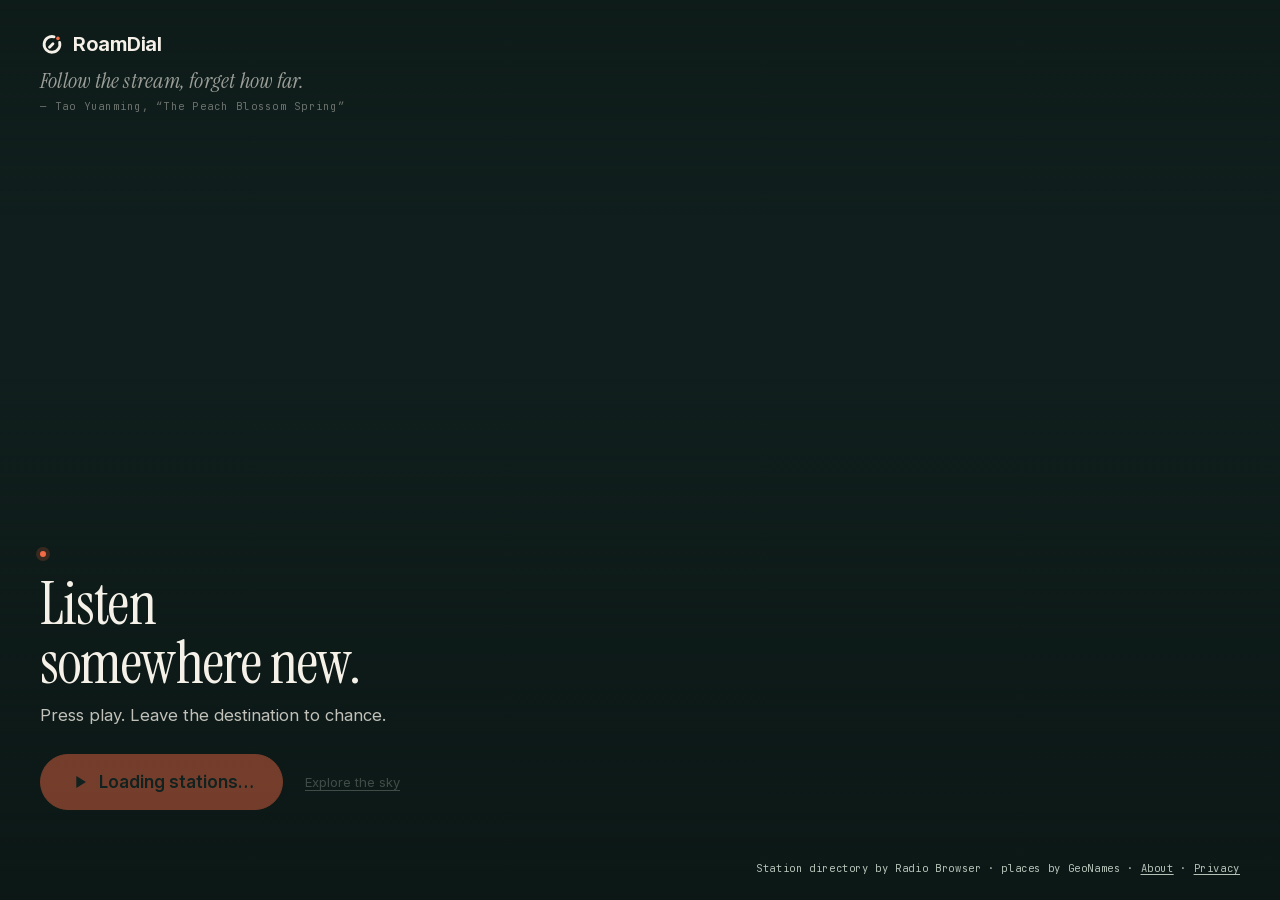
==== commit cc697169: "fix(deploy): 修首访 404 空窗，补齐官方国旗与 robots/sitemap - index.html: 等 serviceWorker controller 就位再加载入口模块（最多" ====
--- a/index.html
+++ b/index.html
@@ -51,19 +51,30 @@
     <script>
       (function () {
         var q = new URLSearchParams(location.search), l = q.get('lang'), seen = false, el = document.getElementById('shell');
-        var src = 'assets/index-B3p6nJ-f.js', done = false;
+        var src = 'assets/index-B3p6nJ-f.js', done = false, fired = false, hideIntro = false, timer = 0;
+        function fire() {
+          if (fired) return; fired = true; clearTimeout(timer);
+          if (hideIntro && el) el.remove();
+          var s = document.createElement('script'); s.type = 'module'; s.crossOrigin = 'anonymous'; s.src = src; document.head.appendChild(s);
+        }
+        // 静态托管下 /api/* 全靠 sw.js 顶替后端，而首次访问的页面此刻还不受它控制：直接放模块会让 core 数据直连 Pages 吃 404（包里 core 没有重试），新访客只能手动刷新一次。
+        // 所以等 controller 就位再启动，最多等 2 秒；超时照旧加载，SW 装不上时也仍能走到底（那时接口本来也没人答，等更久没意义）。
         function go() {
           if (done) return; done = true;
-          var s = document.createElement('script'); s.type = 'module'; s.crossOrigin = 'anonymous'; s.src = src; document.head.appendChild(s);
+          if (!('serviceWorker' in navigator) || navigator.serviceWorker.controller) { fire(); return; }
+          timer = setTimeout(fire, 2000);
+          navigator.serviceWorker.ready.then(function () {
+            (function poll() { if (navigator.serviceWorker.controller) fire(); else if (!fired) setTimeout(poll, 40); })();
+          }, function () { fire(); });
         }
         try { if (l !== 'zh' && l !== 'en') l = localStorage.getItem('roamdial.lang'); seen = localStorage.getItem('roamdial.seen') === '1'; } catch (e) { }
         if (l !== 'zh' && l !== 'en') l = /^zh/i.test(navigator.language || '') ? 'zh' : 'en';
-        if (seen || q.get('s')) { el.remove(); go(); return; }
+        // 注册 Service Worker（静态托管下代理 /api/* 动态接口）；先注册再决定启动时机，ready 才有东西可等
+        if ('serviceWorker' in navigator) navigator.serviceWorker.register('sw.js').catch(function () { });
+        if (seen || q.get('s')) { hideIntro = true; go(); return; }
         if (matchMedia('(max-width: 560px)').matches) el.classList.add('ph');
         if (l === 'zh') { el.querySelectorAll('[data-zh]').forEach(function (n) { n.textContent = n.getAttribute('data-zh'); }); document.documentElement.lang = 'zh-CN'; }
         if (document.visibilityState === 'hidden') go(); else requestAnimationFrame(function () { requestAnimationFrame(go); });
-        // 注册 Service Worker（静态托管下代理 /api/* 动态接口）
-        if ('serviceWorker' in navigator) navigator.serviceWorker.register('sw.js').catch(function () {});
       })();
     </script>
   </body>
